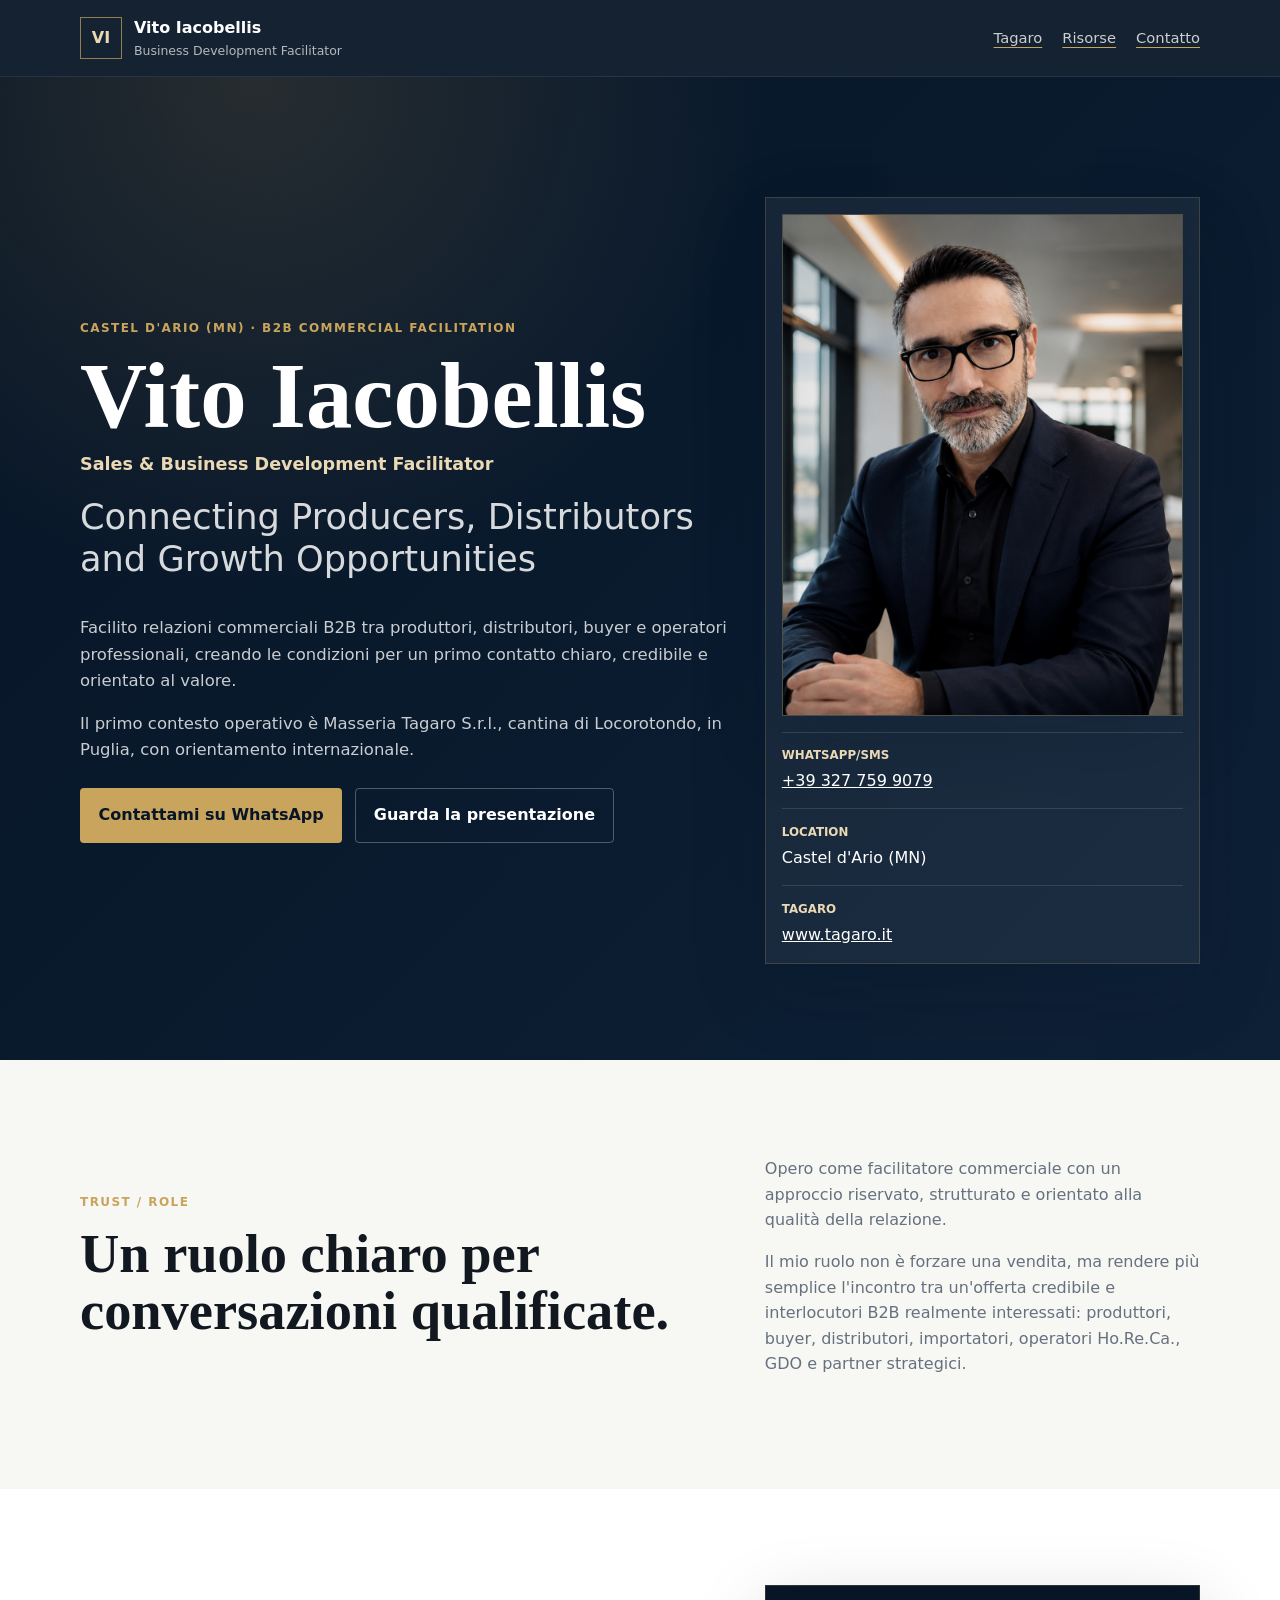
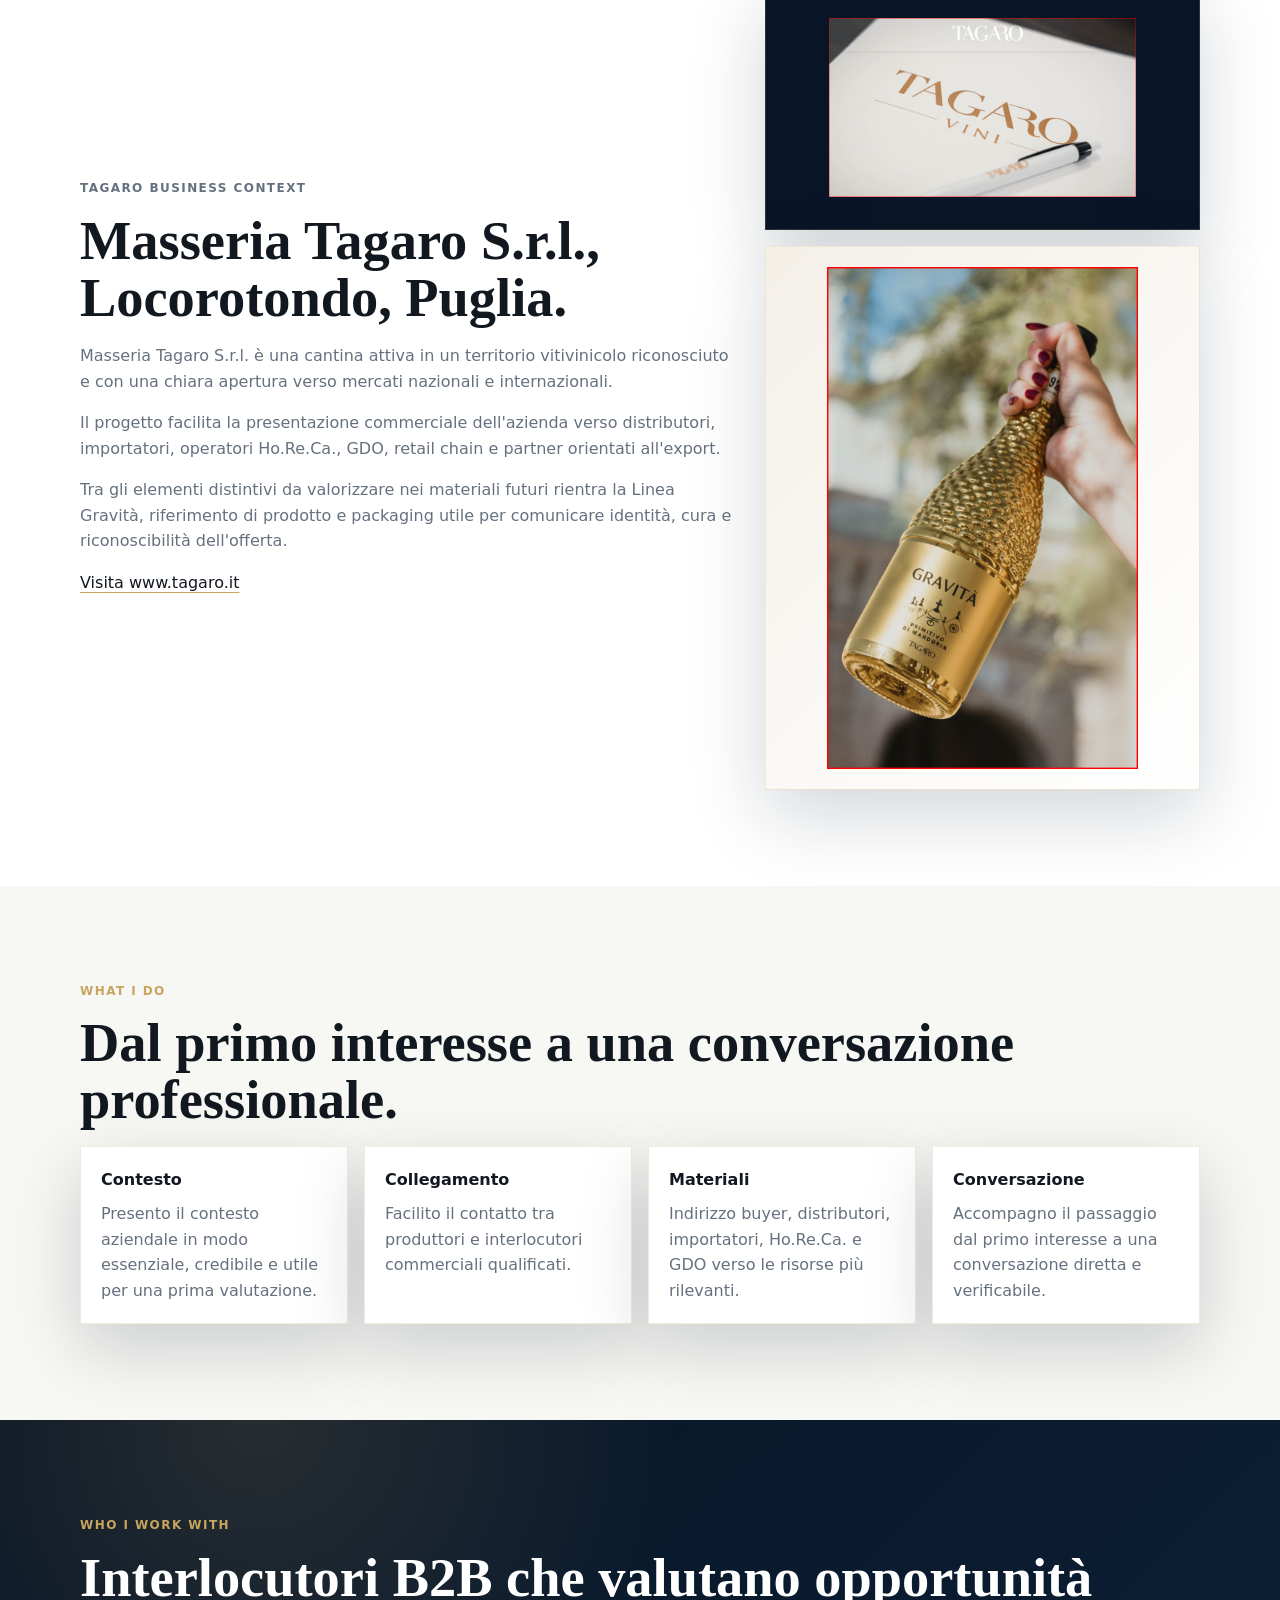
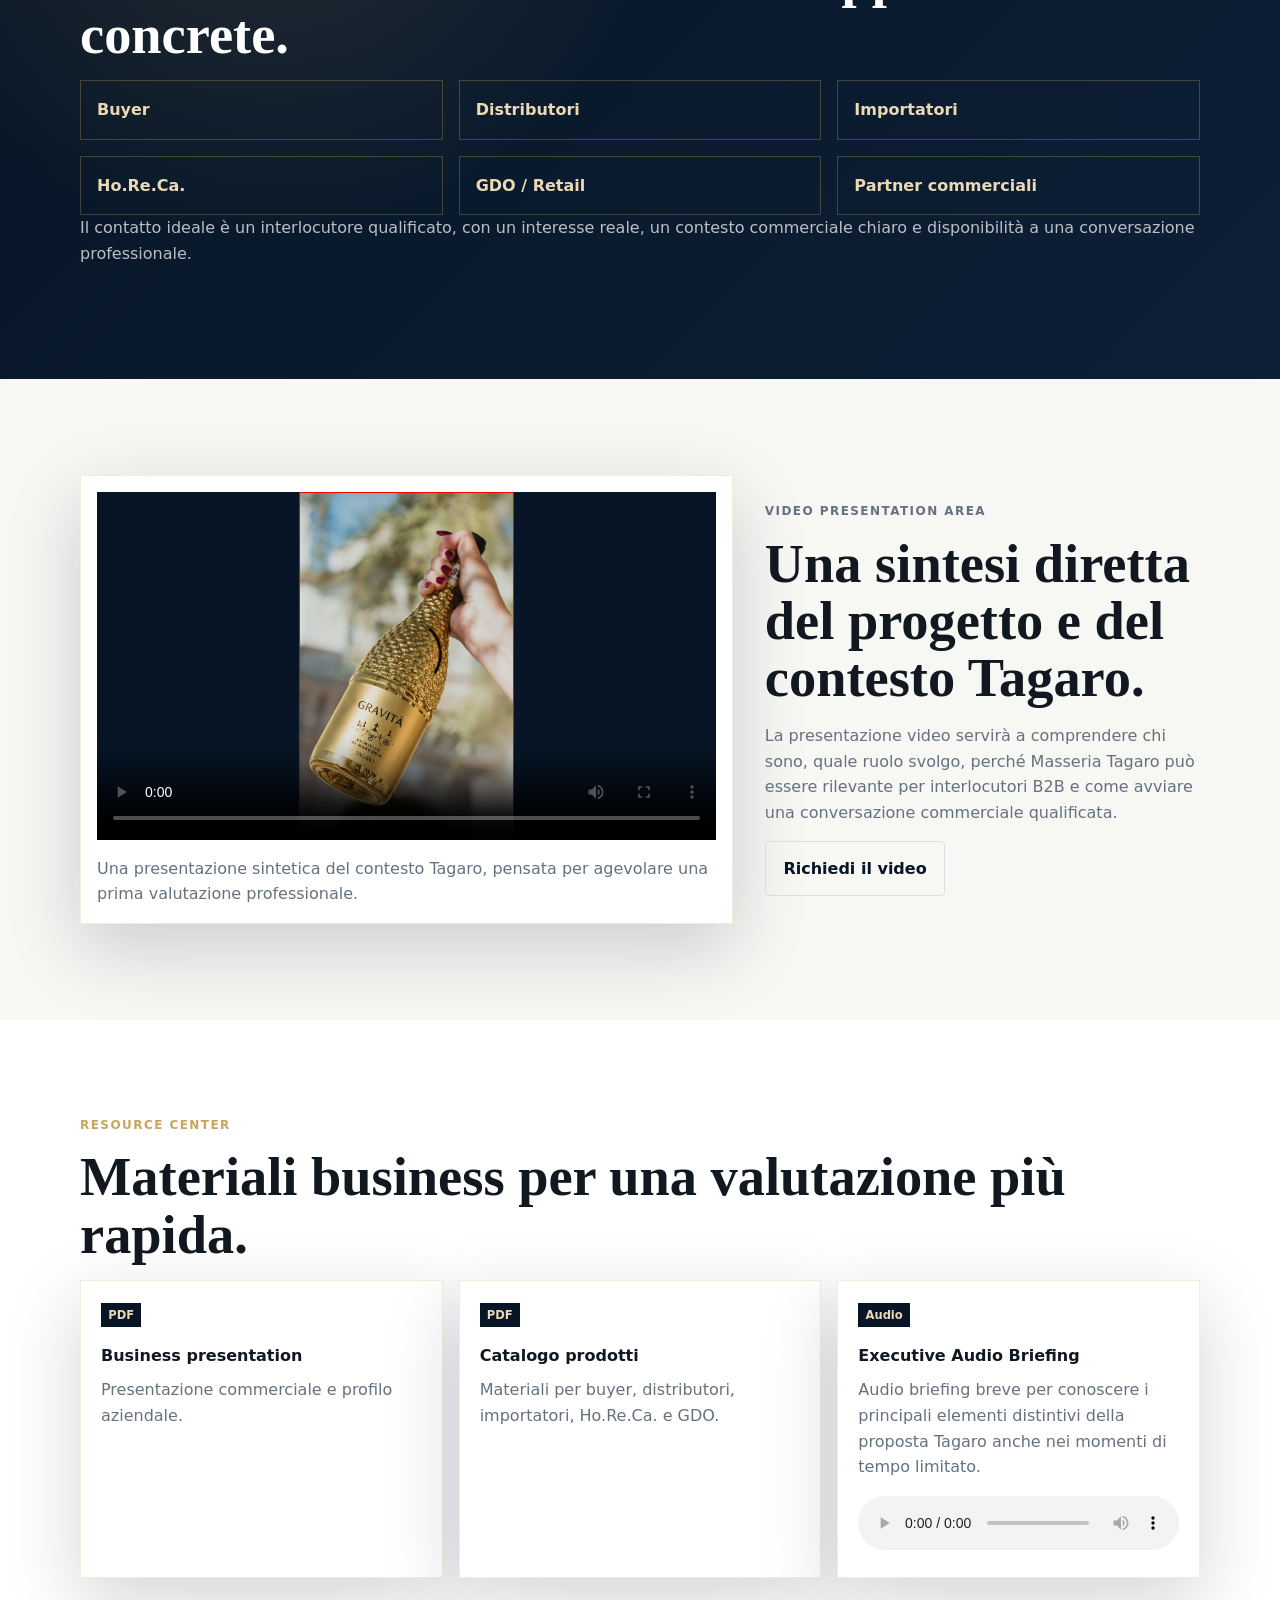
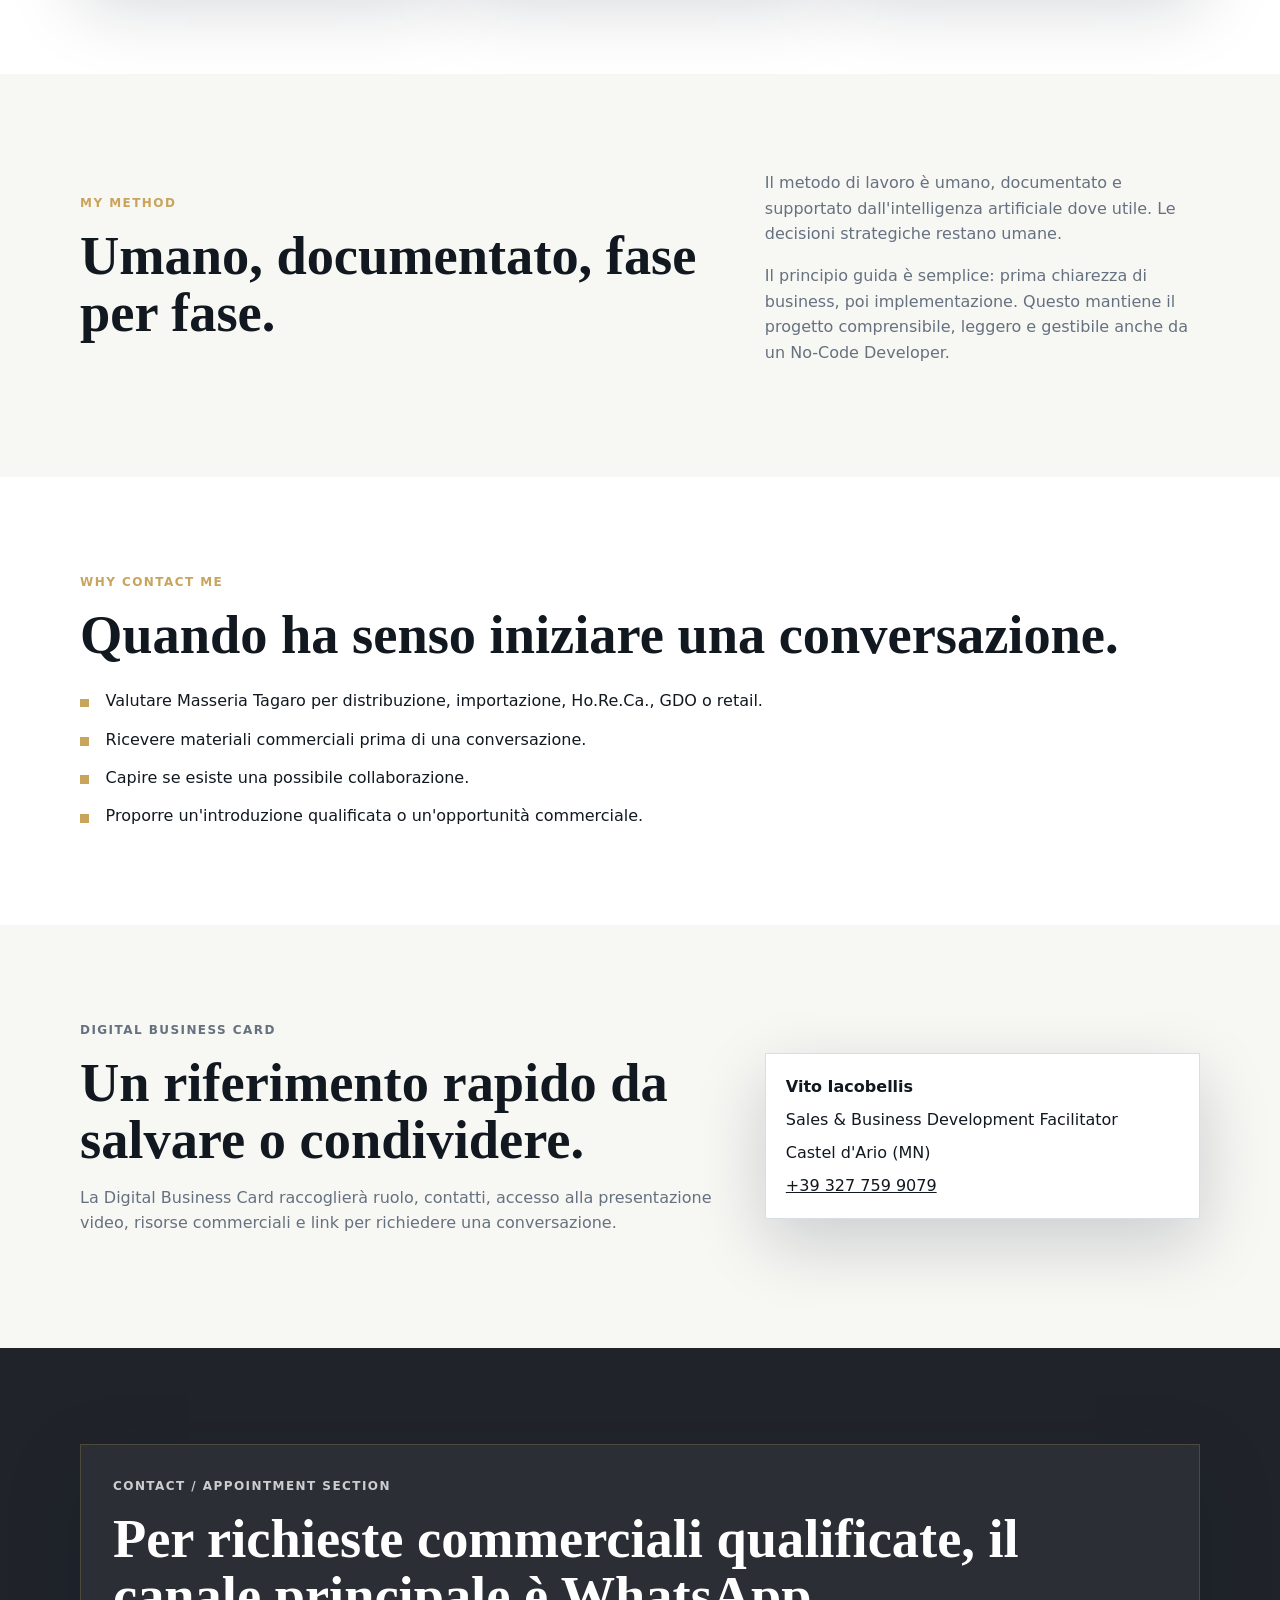
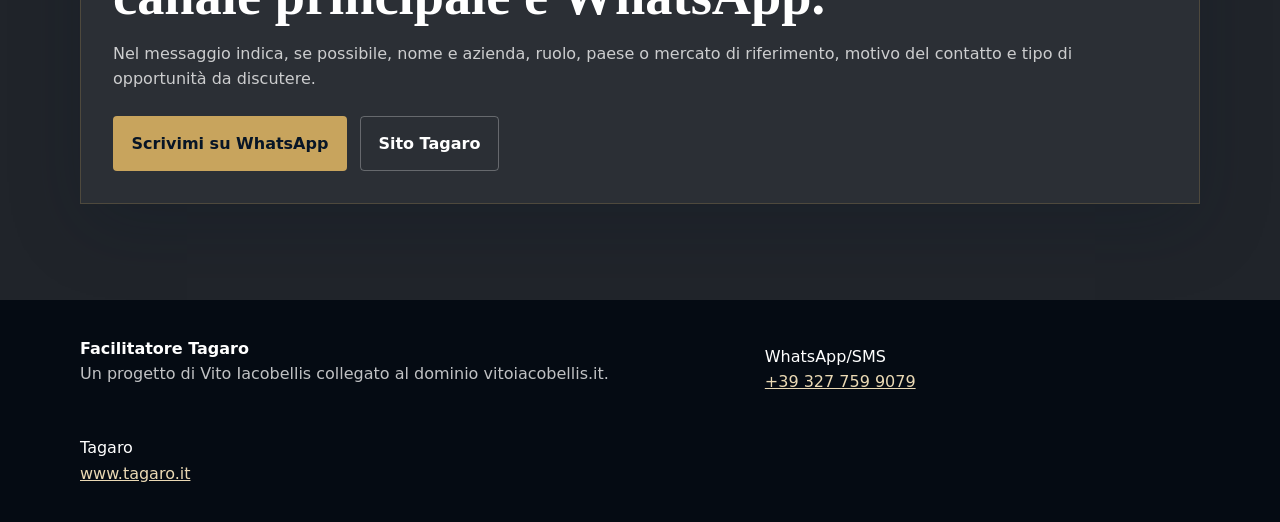
==== index.html @ 8d973a70 "Initial Facilitatore Tagaro MVP" ====
<!doctype html>
<html lang="it">
  <head>
    <meta charset="utf-8">
    <meta name="viewport" content="width=device-width, initial-scale=1">
    <title>Facilitatore Tagaro | Vito Iacobellis</title>
    <meta name="description" content="Redirect alla landing page Facilitatore Tagaro di Vito Iacobellis.">
    <meta http-equiv="refresh" content="0; url=/facilitatore-tagaro/">
    <link rel="canonical" href="https://www.vitoiacobellis.it/facilitatore-tagaro/">
  </head>
  <body>
    <main>
      <p>
        Reindirizzamento alla pagina Facilitatore Tagaro.
        <a href="/facilitatore-tagaro/">Apri la landing page</a>.
      </p>
    </main>
  </body>
</html>
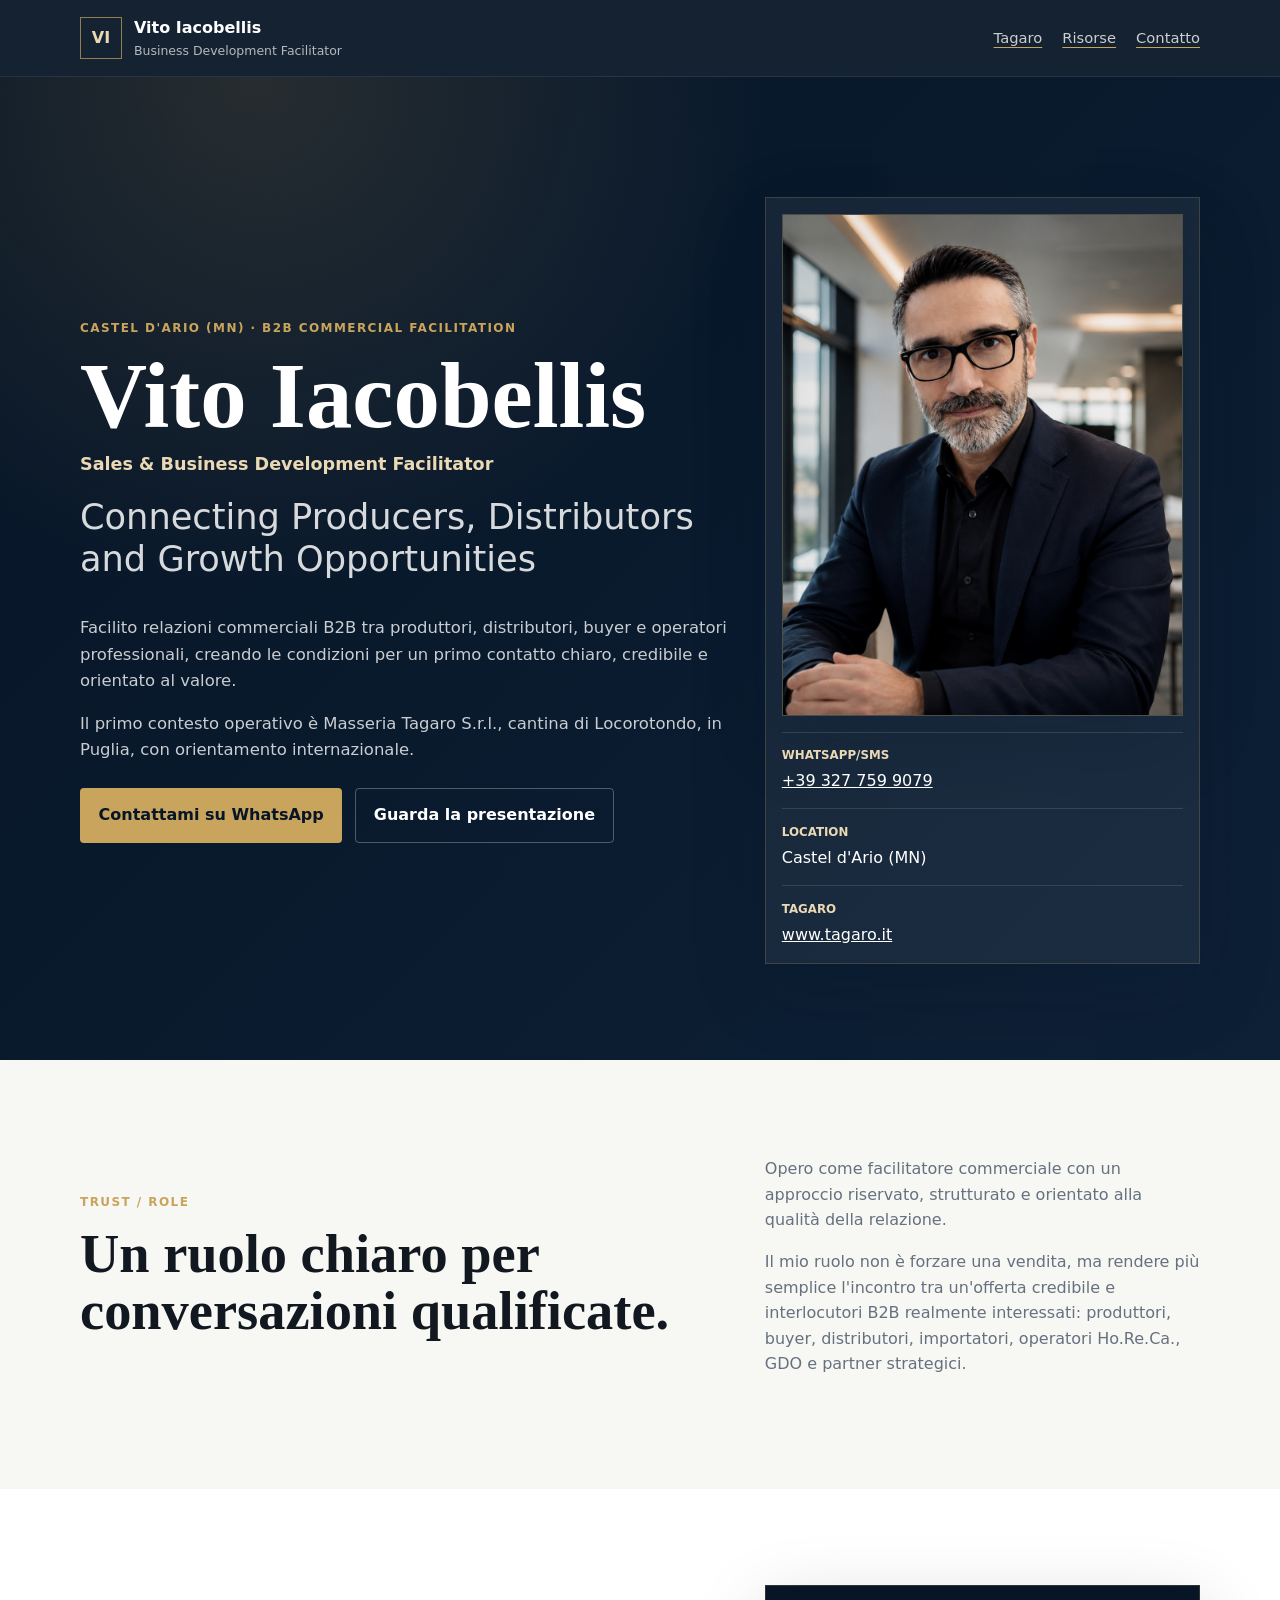
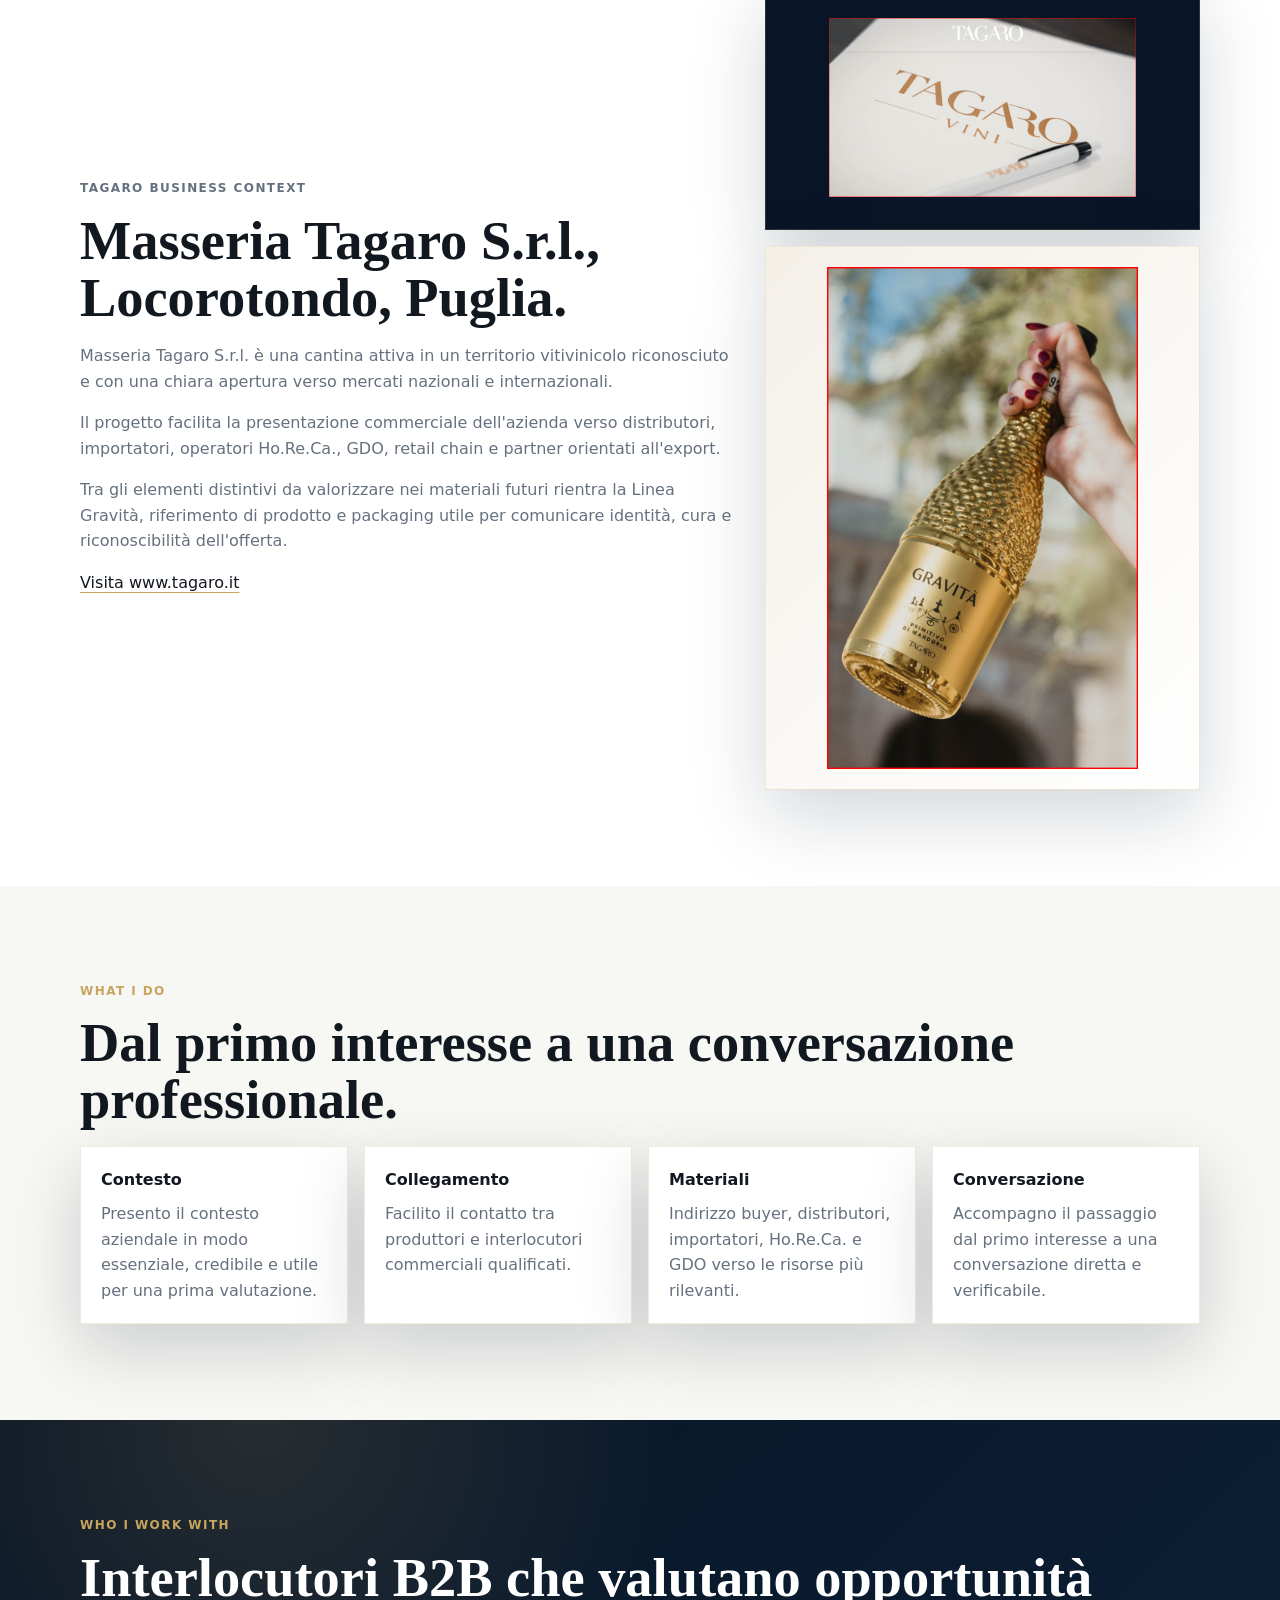
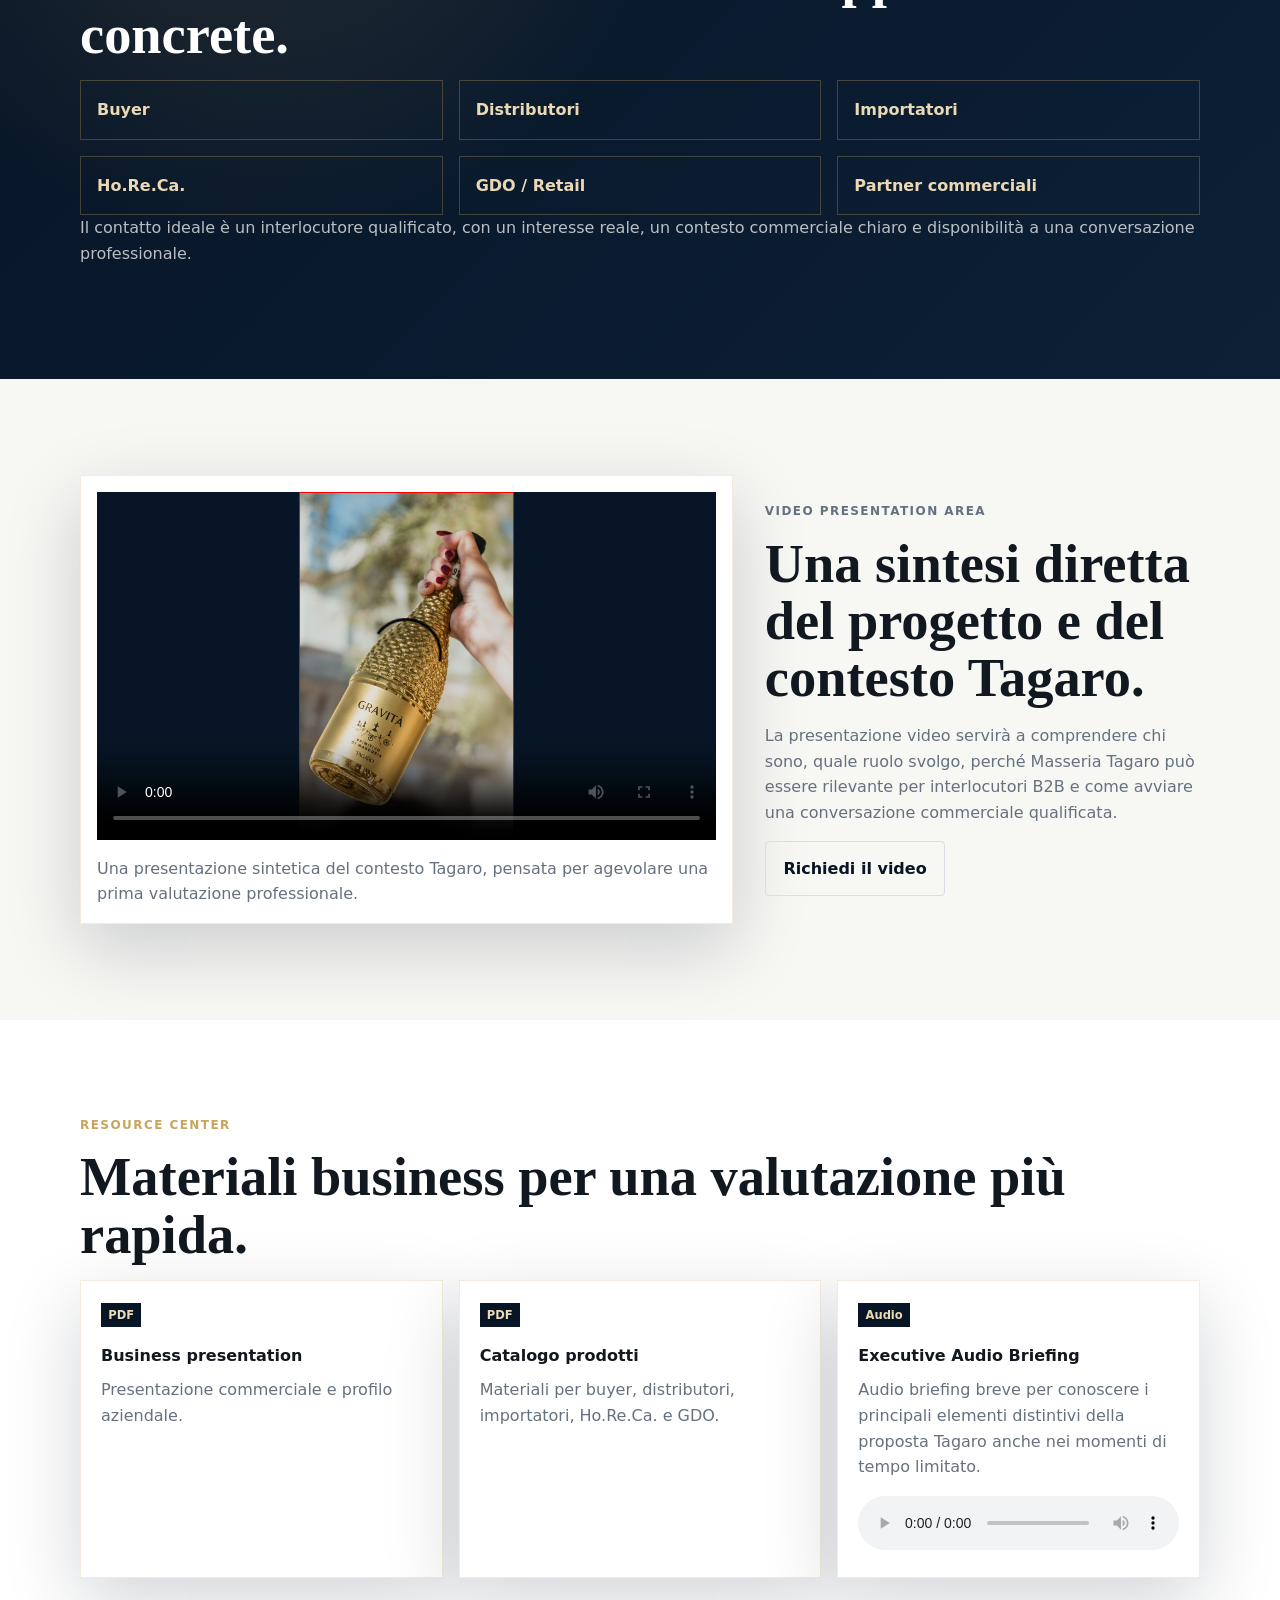
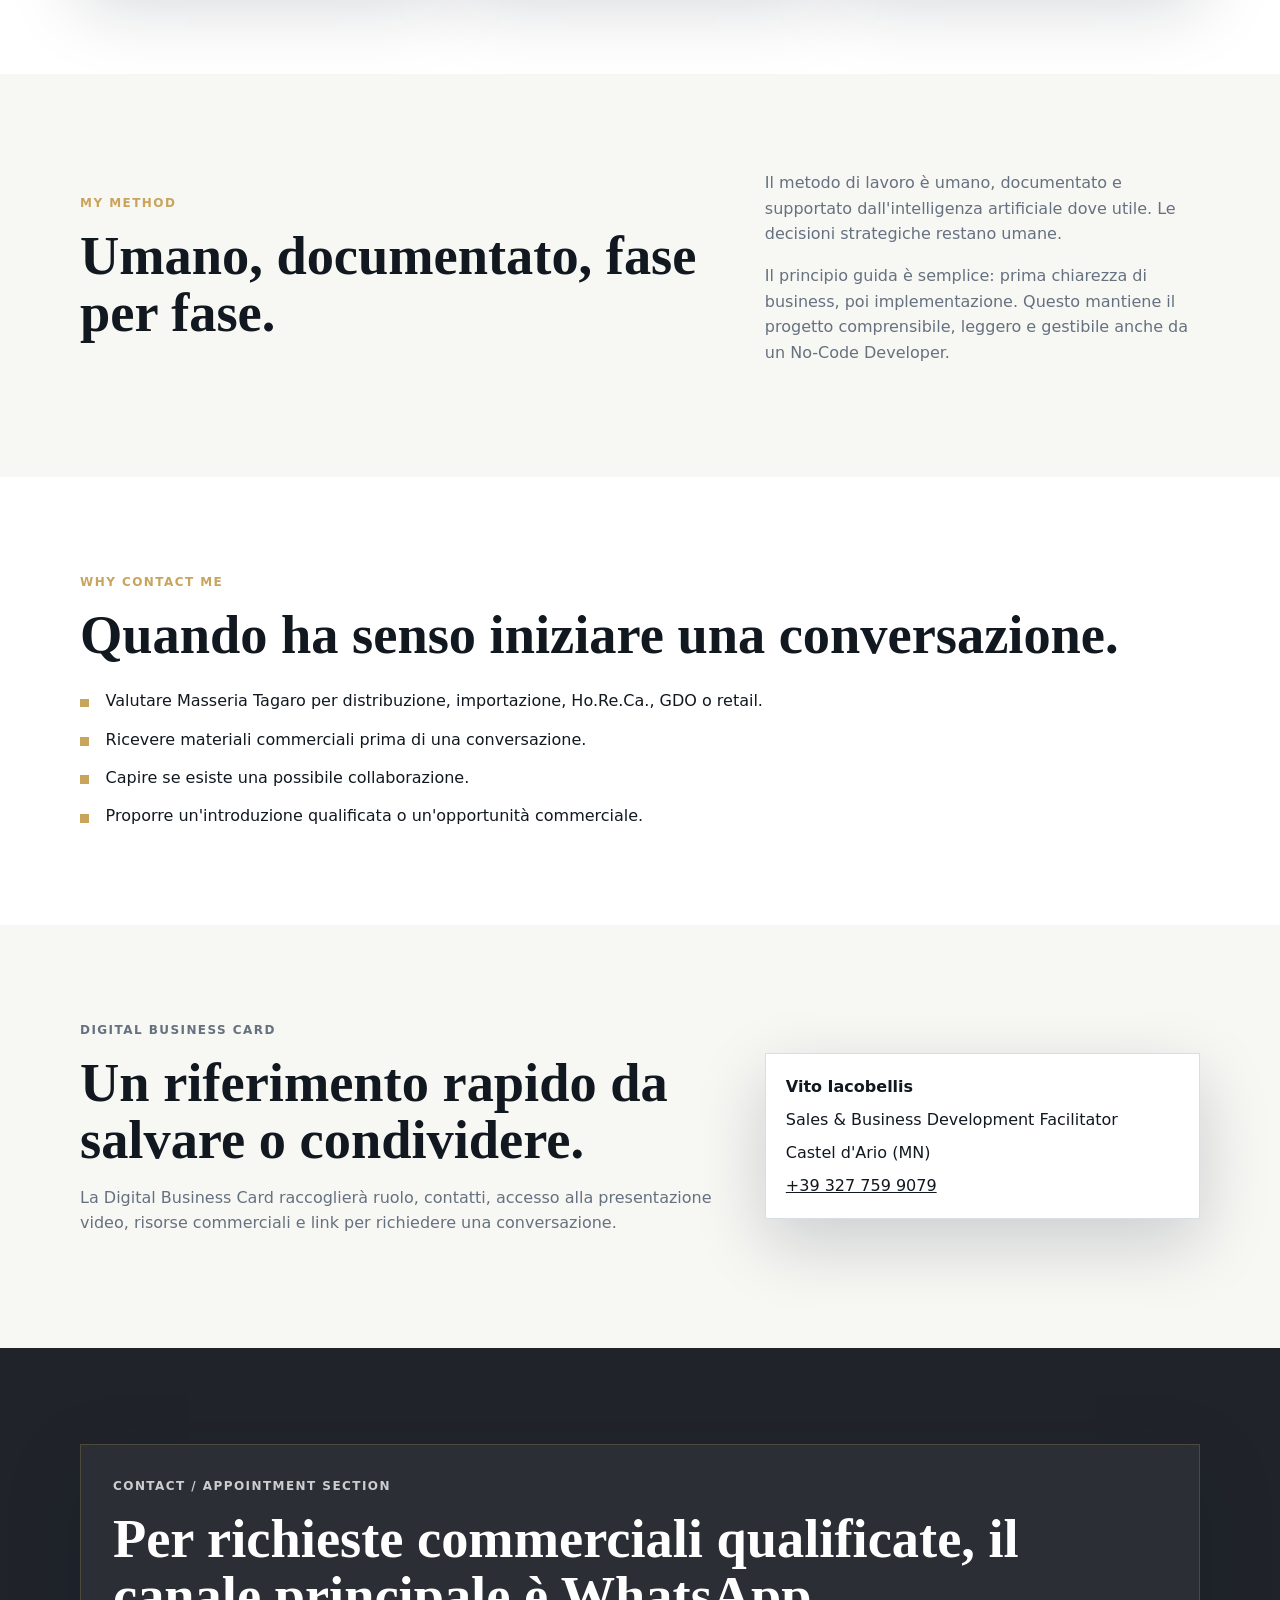
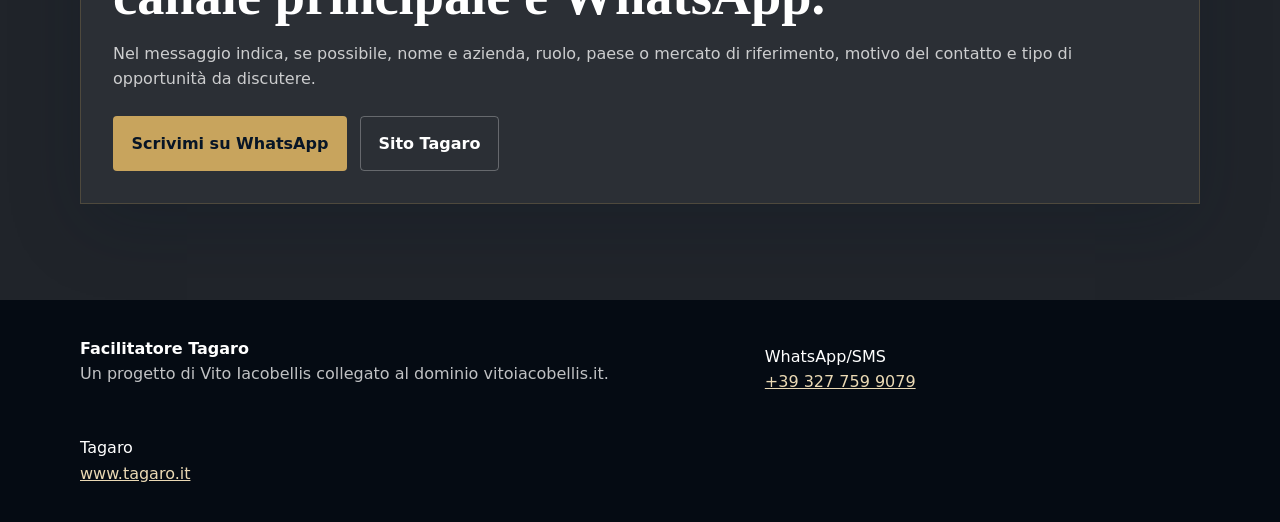
==== commit 1e518d85: "Update index.html" ====
--- a/index.html
+++ b/index.html
@@ -5,7 +5,7 @@
     <meta name="viewport" content="width=device-width, initial-scale=1">
     <title>Facilitatore Tagaro | Vito Iacobellis</title>
     <meta name="description" content="Redirect alla landing page Facilitatore Tagaro di Vito Iacobellis.">
-    <meta http-equiv="refresh" content="0; url=/facilitatore-tagaro/">
+    <meta http-equiv="refresh" content="0; url=./facilitatore-tagaro/">
     <link rel="canonical" href="https://www.vitoiacobellis.it/facilitatore-tagaro/">
   </head>
   <body>
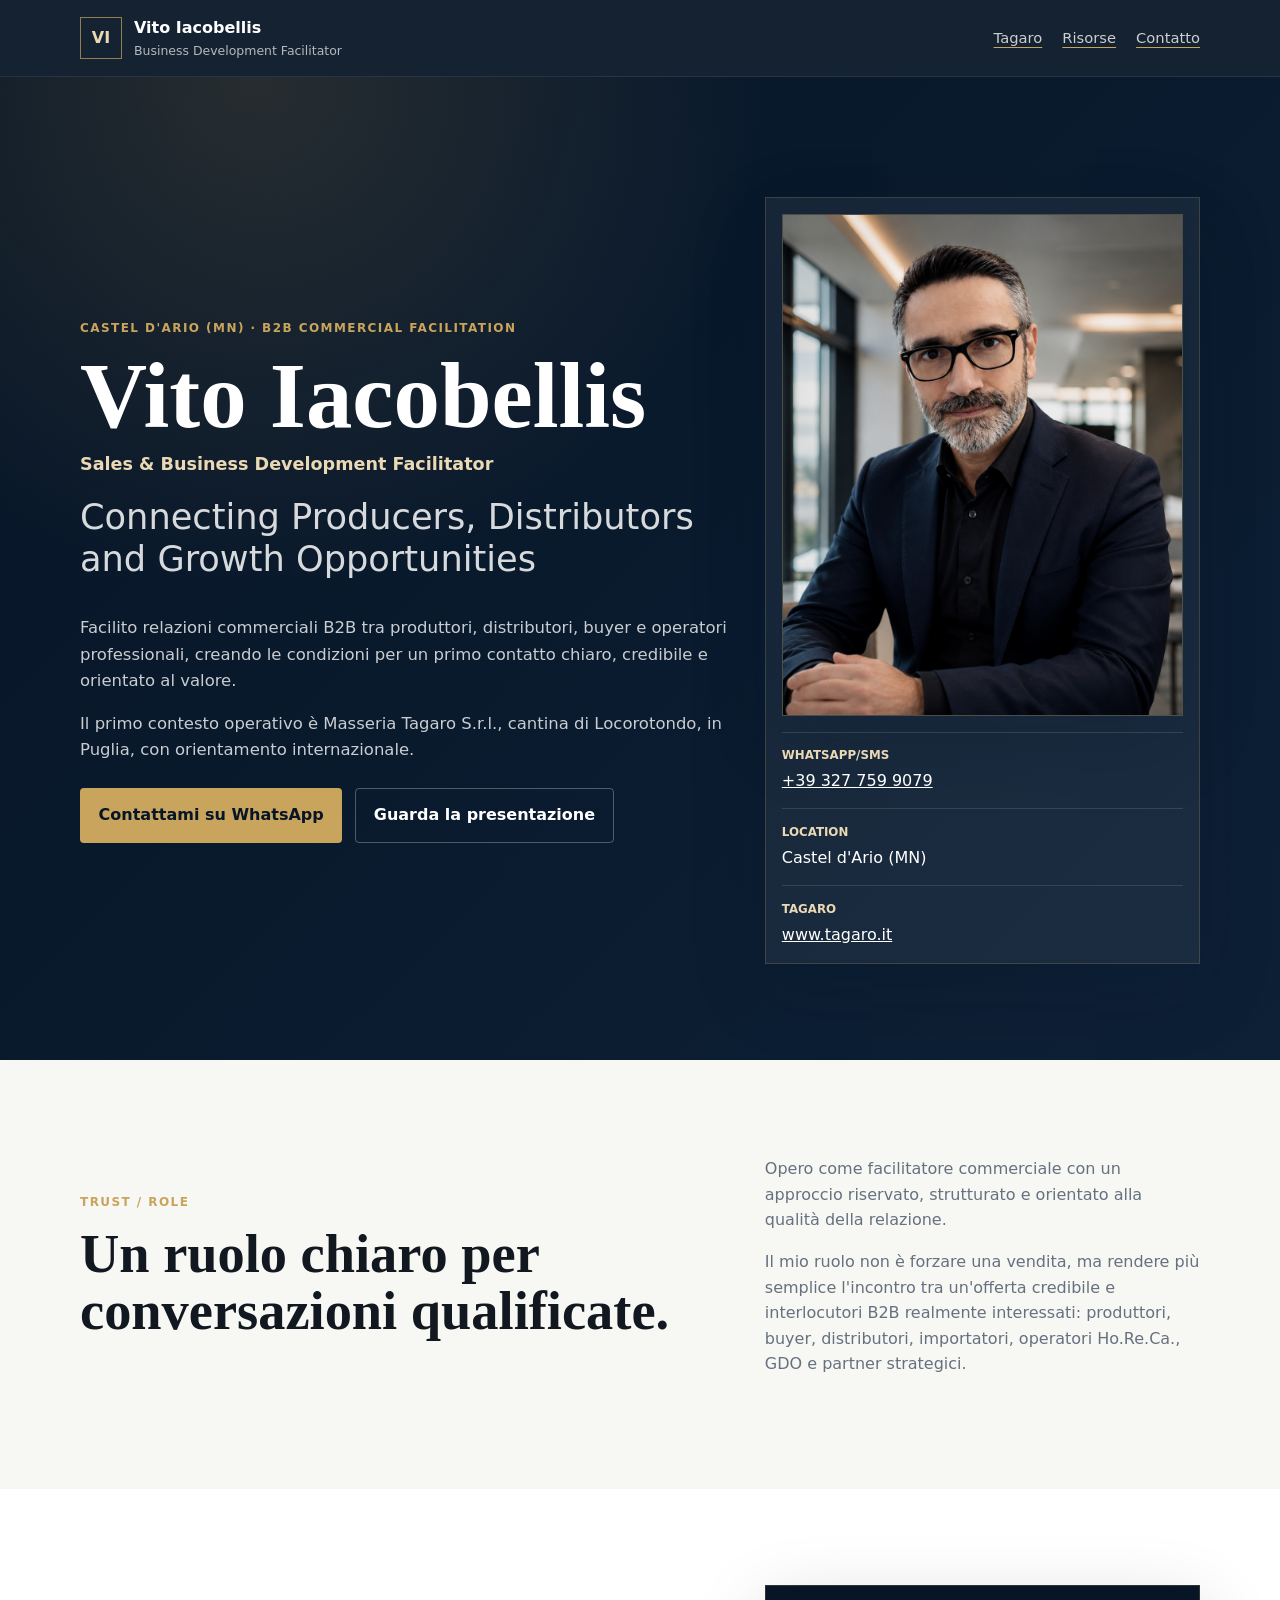
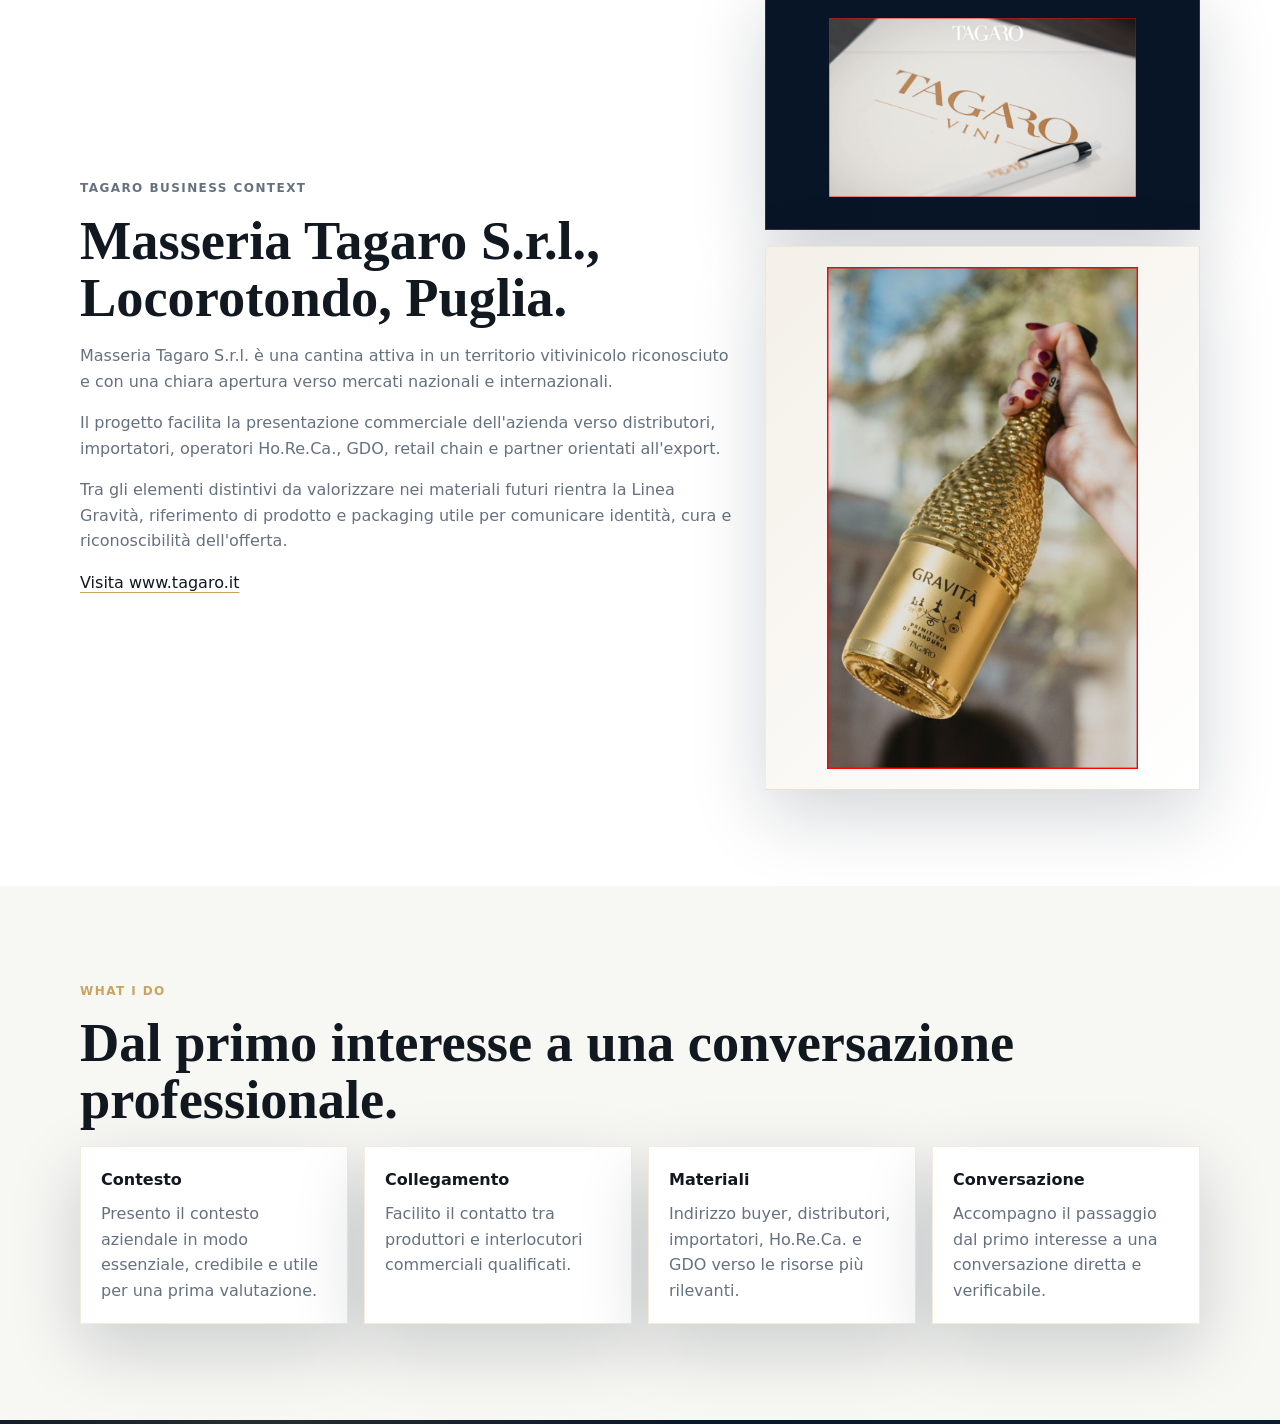
==== commit e1d8343a: "Update index.html" ====
--- a/index.html
+++ b/index.html
@@ -12,7 +12,7 @@
     <main>
       <p>
         Reindirizzamento alla pagina Facilitatore Tagaro.
-        <a href="/facilitatore-tagaro/">Apri la landing page</a>.
+        <a href="./facilitatore-tagaro/">
       </p>
     </main>
   </body>
